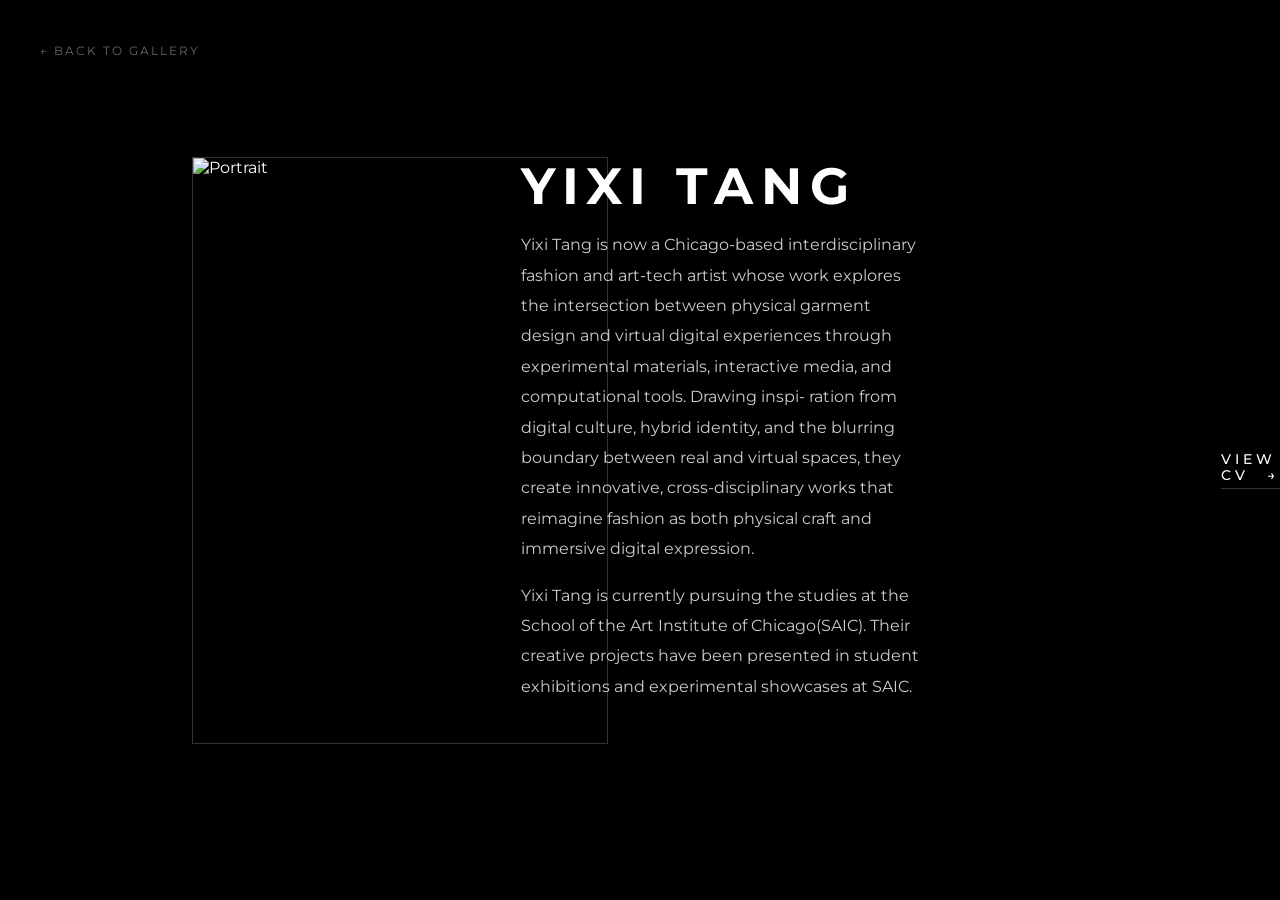
==== about.html @ 3fcce853 "Add files via upload" ====
<!DOCTYPE html>
<html lang="en">
<head>
    <meta charset="UTF-8">
    <meta name="viewport" content="width=device-width, initial-scale=1.0">
    <title>About | Yixi Tang</title>
    <link href="https://fonts.googleapis.com/css2?family=Montserrat:wght@300;400;700&display=swap" rel="stylesheet">
    <style>
        body {
            background-color: #000;
            color: #fff;
            font-family: 'Montserrat', sans-serif;
            margin: 0;
            display: flex;
            justify-content: center;
            align-items: center;
            min-height: 100vh;
            overflow-x: hidden;
        }


        /* --- NAVIGATION --- */
        .nav-back {
            position: absolute;
            top: 40px;
            left: 40px;
        }

        .nav-back a {
            color: #666;
            text-decoration: none;
            text-transform: uppercase;
            font-size: 0.75rem;
            letter-spacing: 2px;
            transition: 0.3s;
        }

        .nav-back a:hover { color: #fff; }

        /* --- BIO CONTENT --- */
       /* 3. LAYOUT CONTAINER */
    /* 3. LAYOUT CONTAINER */
/* 3. LAYOUT CONTAINER */
/* 3. LAYOUT CONTAINER */
/* 3. LAYOUT CONTAINER */
.container {
    display: flex !important;
    flex-direction: row !important;
    align-items: center !important;
    width: 100% !important;
    max-width: none !important;
    padding-left: 15%; /* Moves the photo from the left edge */
    gap: 0 !important; /* We set gap to 0 so the margin does the work */
}

.bio-image {
    /* 1. LOCK THE SIZE HERE */
    /* Adjust 'height' to make the box larger or smaller on your screen */
    height: 65vh; 
    aspect-ratio: 3508 / 4961;
    
    flex-shrink: 0 !important;
    border: 1px solid #333;
    overflow: hidden;
}

.bio-image img {
    width: 100%;
    height: 100%;
    object-fit: cover; /* Keeps the photo from stretching */
}

.bio-text {
    width: 400px !important; 
    flex-shrink: 0 !important;

    /* 2. ADJUST THIS TO MOVE THE TEXT */
    /* This pushes the text away from the photo */
    transform: translateX(-300px) !important;
}
h1 {
    font-size: 3.2rem;
    text-transform: uppercase;
    letter-spacing: 8px;
    margin: 0 0 10px 0;
    line-height: 1.1;
}
.description {
    line-height: 1.8;
    font-size: 0.95rem;
    color: #bbb;
    margin-bottom: 40px;
}
    

        h2 {
            font-size: 1rem;
            color: #888;
            text-transform: uppercase;
            letter-spacing: 3px;
            margin-bottom: 40px;
            font-weight: 400;
        }

        .description {
            line-height: 1.9;
            font-size: 1rem;
            color: #ccc;
            margin-bottom: 40px;
        }

        .contact-link {
            color: #fff;
            text-decoration: none;
            border-bottom: 1px solid #fff;
            padding-bottom: 5px;
            align-self: flex-start;
            font-size: 0.9rem;
            transition: 0.3s;
        }

        .contact-link:hover { opacity: 0.6; }

        /* Mobile Adjustments */
        @media (max-width: 768px) {
            .container { grid-template-columns: 1fr; gap: 40px; }
            h1 { font-size: 2.5rem; }
            .nav-back { top: 20px; left: 20px; }
        }

        .cv-link {
    display: inline-block;
    margin-top: 40px; /* Space above the link */
    font-family: 'Montserrat', sans-serif;
    font-size: 0.85rem;
    font-weight: 500;
    text-transform: uppercase;
    letter-spacing: 4px;
    color: #ffffff;
    text-decoration: none;
    transition: all 0.3s ease;
    border-bottom: 1px solid rgba(255, 255, 255, 0.2);
    padding-bottom: 5px;
}

.cv-link .arrow {
    display: inline-block;
    margin-left: 10px;
    transition: transform 0.3s ease;
}

/* Hover Effect: The underline gets brighter and the arrow moves */
.cv-link:hover {
    color: #fff;
    border-bottom: 1px solid rgba(255, 255, 255, 1);
}

.cv-link:hover .arrow {
    transform: translateX(8px); /* The arrow slides right */
}
    </style>
</head>
<body>

    <nav class="nav-back">
        <a href="index.html">← Back to Gallery</a>
    </nav>

        <div class="container">
    <div class="inner-wrap"> <div class="bio-text">
            </div>

        <div class="bio-image">
            <img src="myphoto.jpg" alt="Portrait">
        </div>
    </div>
</div>
</div>
        </div>

        <div class="bio-text">
            <h1>Yixi Tang</h1>
            <!-- <h2>Creative Developer & Designer</h2> -->
            
            <div class="description">
                <p>Yixi Tang is now a Chicago-based interdisciplinary fashion and art-tech artist whose work explores the intersection between physical garment design and virtual digital experiences through experimental materials, interactive media, and computational tools. Drawing inspi-
                    ration from digital culture, hybrid identity, and the blurring boundary between real and virtual spaces, they create innovative, cross-disciplinary works that reimagine fashion as both physical craft and immersive digital expression.</p>
                
                <p>Yixi Tang is currently pursuing the studies at the School of the Art Institute of Chicago(SAIC). Their creative projects have been presented in student exhibitions and experimental showcases at SAIC.</p>
            </div>
        </div>
    </div>
</div>

    <a href="cv.png" target="_blank" class="cv-link">
        VIEW CV <span class="arrow">→</span>
    </a>

</body>
</html>
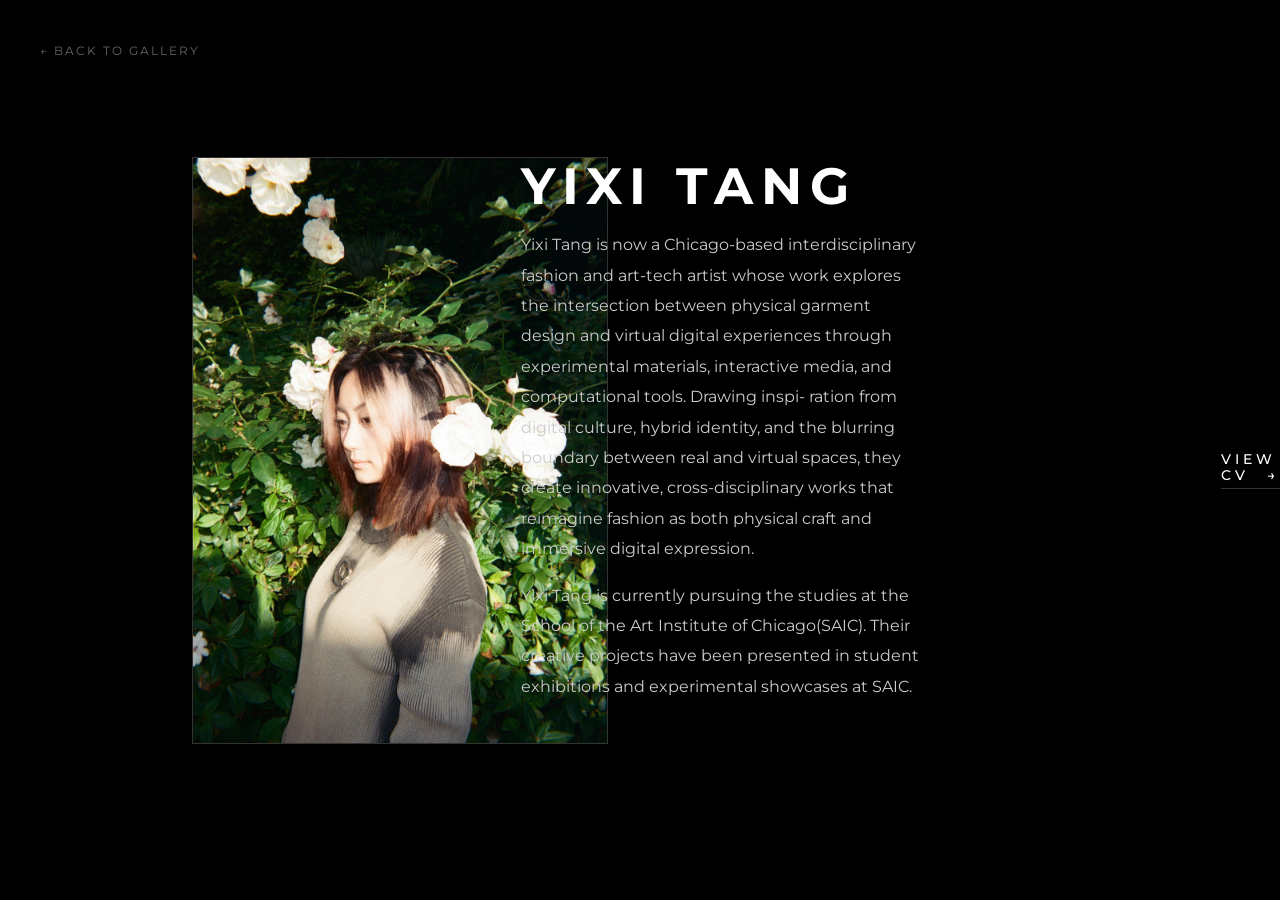
==== commit d323d4f3: "Add files via upload" ====
--- a/about.html
+++ b/about.html
@@ -171,7 +171,7 @@
             </div>
 
         <div class="bio-image">
-            <img src="myphoto.jpg" alt="Portrait">
+            <img src="myphoto.JPG" alt="Portrait">
         </div>
     </div>
 </div>
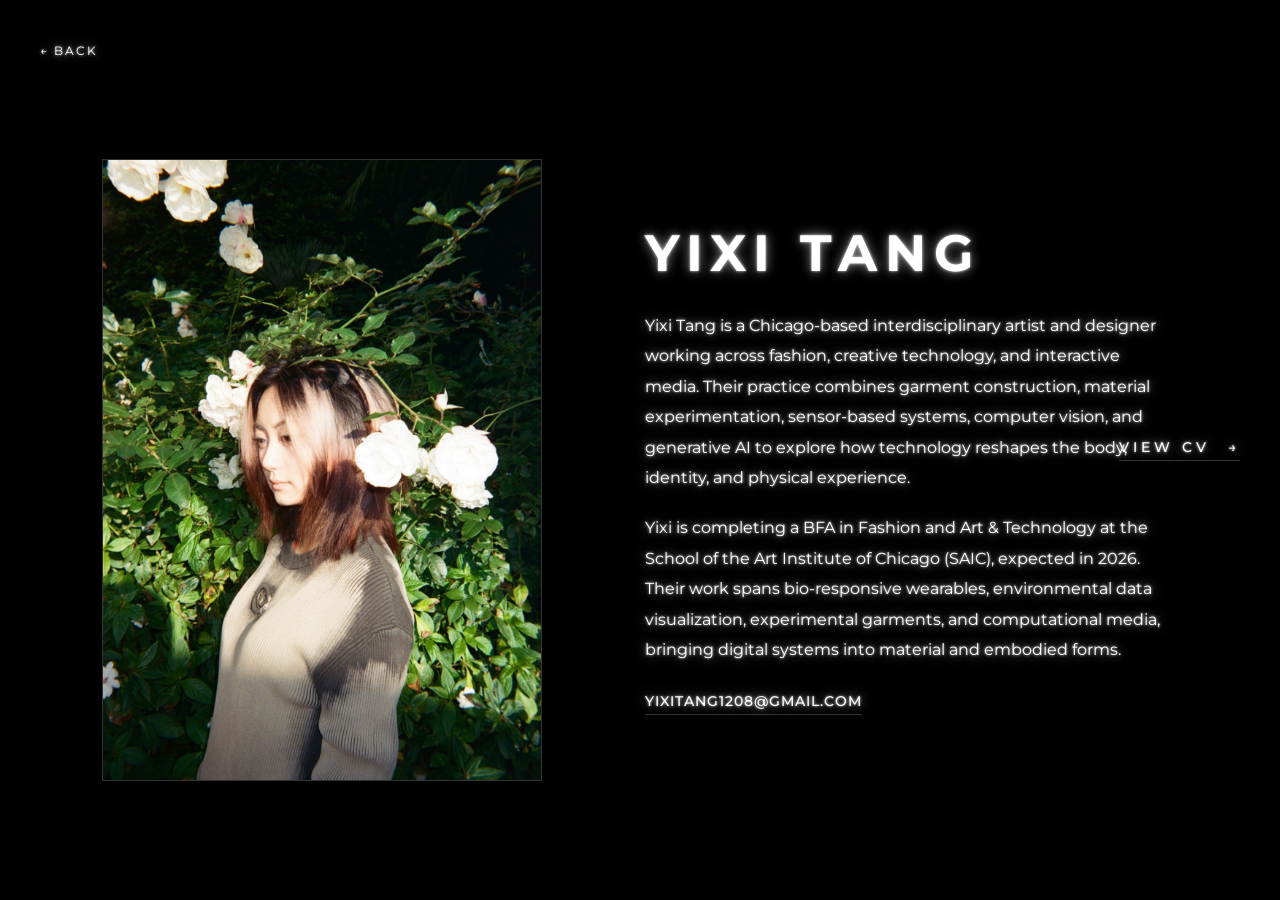
==== commit f1798571: "Move website files to root" ====
--- a/about.html
+++ b/about.html
@@ -1,200 +1,165 @@
-<!DOCTYPE html>
+<!doctype html>
 <html lang="en">
 <head>
-    <meta charset="UTF-8">
-    <meta name="viewport" content="width=device-width, initial-scale=1.0">
-    <title>About | Yixi Tang</title>
-    <link href="https://fonts.googleapis.com/css2?family=Montserrat:wght@300;400;700&display=swap" rel="stylesheet">
+    <meta charset="utf-8">
+    <meta name="viewport" content="width=device-width, initial-scale=1">
+    <meta name="description" content="About interdisciplinary fashion and art-tech artist Yixi Tang.">
+    <title>About — Yixi Tang</title>
+    <link rel="preconnect" href="https://fonts.googleapis.com">
+    <link rel="preconnect" href="https://fonts.gstatic.com" crossorigin>
+    <link href="https://fonts.googleapis.com/css2?family=Montserrat:wght@300;400;500;700&display=swap" rel="stylesheet">
     <style>
+        * { box-sizing: border-box; }
+        html { color-scheme: dark; }
         body {
-            background-color: #000;
+            min-height: 100vh;
+            margin: 0;
+            background: #000;
             color: #fff;
-            font-family: 'Montserrat', sans-serif;
-            margin: 0;
-            display: flex;
-            justify-content: center;
-            align-items: center;
-            min-height: 100vh;
-            overflow-x: hidden;
+            font-family: "Montserrat", sans-serif;
+            text-shadow: 0 0 3px rgb(255 255 255 / 85%), 0 0 12px rgb(255 255 255 / 58%);
         }
-
-
-        /* --- NAVIGATION --- */
         .nav-back {
             position: absolute;
             top: 40px;
             left: 40px;
+            z-index: 1;
         }
-
         .nav-back a {
-            color: #666;
+            color: #fff;
+            font-size: 0.75rem;
+            letter-spacing: 2px;
             text-decoration: none;
             text-transform: uppercase;
-            font-size: 0.75rem;
-            letter-spacing: 2px;
-            transition: 0.3s;
+            transition: color 0.3s ease;
+            user-select: none;
+            -webkit-user-select: none;
+            -webkit-tap-highlight-color: transparent;
         }
-
-        .nav-back a:hover { color: #fff; }
-
-        /* --- BIO CONTENT --- */
-       /* 3. LAYOUT CONTAINER */
-    /* 3. LAYOUT CONTAINER */
-/* 3. LAYOUT CONTAINER */
-/* 3. LAYOUT CONTAINER */
-/* 3. LAYOUT CONTAINER */
-.container {
-    display: flex !important;
-    flex-direction: row !important;
-    align-items: center !important;
-    width: 100% !important;
-    max-width: none !important;
-    padding-left: 15%; /* Moves the photo from the left edge */
-    gap: 0 !important; /* We set gap to 0 so the margin does the work */
-}
-
-.bio-image {
-    /* 1. LOCK THE SIZE HERE */
-    /* Adjust 'height' to make the box larger or smaller on your screen */
-    height: 65vh; 
-    aspect-ratio: 3508 / 4961;
-    
-    flex-shrink: 0 !important;
-    border: 1px solid #333;
-    overflow: hidden;
-}
-
-.bio-image img {
-    width: 100%;
-    height: 100%;
-    object-fit: cover; /* Keeps the photo from stretching */
-}
-
-.bio-text {
-    width: 400px !important; 
-    flex-shrink: 0 !important;
-
-    /* 2. ADJUST THIS TO MOVE THE TEXT */
-    /* This pushes the text away from the photo */
-    transform: translateX(-300px) !important;
-}
-h1 {
-    font-size: 3.2rem;
-    text-transform: uppercase;
-    letter-spacing: 8px;
-    margin: 0 0 10px 0;
-    line-height: 1.1;
-}
-.description {
-    line-height: 1.8;
-    font-size: 0.95rem;
-    color: #bbb;
-    margin-bottom: 40px;
-}
-    
-
-        h2 {
+        .nav-back a:hover,
+        .nav-back a:focus-visible { color: #fff; }
+        main {
+            display: flex;
+            align-items: center;
+            justify-content: center;
+            min-height: 100vh;
+            padding: 110px 8% 70px;
+        }
+        .bio {
+            display: grid;
+            grid-template-columns: minmax(240px, 440px) minmax(280px, 520px);
+            align-items: center;
+            gap: clamp(40px, 8vw, 120px);
+            width: min(100%, 1160px);
+        }
+        .bio-image {
+            overflow: hidden;
+            aspect-ratio: 3508 / 4961;
+            border: 1px solid #333;
+        }
+        .bio-image img {
+            display: block;
+            width: 100%;
+            height: 100%;
+            object-fit: cover;
+        }
+        h1 {
+            margin: 0 0 30px;
+            font-size: clamp(2.4rem, 6vw, 3.2rem);
+            line-height: 1.1;
+            letter-spacing: clamp(4px, 1vw, 8px);
+            text-transform: uppercase;
+        }
+        .description {
+            color: #fff;
             font-size: 1rem;
-            color: #888;
+            line-height: 1.9;
+        }
+        .description p { margin: 0 0 1.25rem; }
+        .cv-link {
+            position: fixed;
+            top: 50%;
+            right: 40px;
+            z-index: 2;
+            display: inline-block;
+            margin: 0;
+            padding-bottom: 5px;
+            border-bottom: 1px solid rgb(255 255 255 / 20%);
+            color: #fff;
+            font-size: 0.85rem;
+            font-weight: 500;
+            letter-spacing: 4px;
+            text-decoration: none;
             text-transform: uppercase;
-            letter-spacing: 3px;
-            margin-bottom: 40px;
-            font-weight: 400;
+            transition: border-color 0.3s ease;
+            user-select: none;
+            -webkit-user-select: none;
+            -webkit-tap-highlight-color: transparent;
+            transform: translateY(-50%);
         }
-
-        .description {
-            line-height: 1.9;
-            font-size: 1rem;
-            color: #ccc;
-            margin-bottom: 40px;
+        .cv-link .arrow {
+            display: inline-block;
+            margin-left: 10px;
+            transition: transform 0.3s ease;
         }
-
-        .contact-link {
+        .cv-link:hover,
+        .cv-link:focus-visible { border-color: #fff; }
+        .cv-link:hover .arrow,
+        .cv-link:focus-visible .arrow { transform: translateX(8px); }
+        .email-link {
+            display: block;
+            width: fit-content;
+            margin-top: 28px;
+            padding-bottom: 5px;
             color: #fff;
+            font-size: 0.85rem;
+            font-weight: 500;
+            letter-spacing: 1px;
             text-decoration: none;
-            border-bottom: 1px solid #fff;
-            padding-bottom: 5px;
-            align-self: flex-start;
-            font-size: 0.9rem;
-            transition: 0.3s;
+            text-transform: uppercase;
+            border-bottom: 1px solid rgb(255 255 255 / 20%);
+            transition: border-color 0.3s ease;
+            user-select: none;
+            -webkit-user-select: none;
+            -webkit-tap-highlight-color: transparent;
         }
-
-        .contact-link:hover { opacity: 0.6; }
-
-        /* Mobile Adjustments */
+        .email-link:hover,
+        .email-link:focus-visible { border-color: #fff; }
         @media (max-width: 768px) {
-            .container { grid-template-columns: 1fr; gap: 40px; }
-            h1 { font-size: 2.5rem; }
             .nav-back { top: 20px; left: 20px; }
+            main { padding: 80px 20px 50px; }
+            .bio { grid-template-columns: 1fr; gap: 40px; }
+            .bio-image { width: min(100%, 440px); }
+            .cv-link {
+                position: static;
+                margin-top: 24px;
+                transform: none;
+            }
         }
-
-        .cv-link {
-    display: inline-block;
-    margin-top: 40px; /* Space above the link */
-    font-family: 'Montserrat', sans-serif;
-    font-size: 0.85rem;
-    font-weight: 500;
-    text-transform: uppercase;
-    letter-spacing: 4px;
-    color: #ffffff;
-    text-decoration: none;
-    transition: all 0.3s ease;
-    border-bottom: 1px solid rgba(255, 255, 255, 0.2);
-    padding-bottom: 5px;
-}
-
-.cv-link .arrow {
-    display: inline-block;
-    margin-left: 10px;
-    transition: transform 0.3s ease;
-}
-
-/* Hover Effect: The underline gets brighter and the arrow moves */
-.cv-link:hover {
-    color: #fff;
-    border-bottom: 1px solid rgba(255, 255, 255, 1);
-}
-
-.cv-link:hover .arrow {
-    transform: translateX(8px); /* The arrow slides right */
-}
     </style>
 </head>
 <body>
-
-    <nav class="nav-back">
-        <a href="index.html">← Back to Gallery</a>
+    <nav class="nav-back" aria-label="Back navigation">
+        <a href="index.html">← Back</a>
     </nav>
 
-        <div class="container">
-    <div class="inner-wrap"> <div class="bio-text">
+    <main>
+        <article class="bio">
+            <div class="bio-image">
+                <img src="optimized/detail/myphoto.jpg" alt="Portrait of Yixi Tang" decoding="async">
             </div>
-
-        <div class="bio-image">
-            <img src="myphoto.JPG" alt="Portrait">
-        </div>
-    </div>
-</div>
-</div>
-        </div>
-
-        <div class="bio-text">
-            <h1>Yixi Tang</h1>
-            <!-- <h2>Creative Developer & Designer</h2> -->
-            
-            <div class="description">
-                <p>Yixi Tang is now a Chicago-based interdisciplinary fashion and art-tech artist whose work explores the intersection between physical garment design and virtual digital experiences through experimental materials, interactive media, and computational tools. Drawing inspi-
-                    ration from digital culture, hybrid identity, and the blurring boundary between real and virtual spaces, they create innovative, cross-disciplinary works that reimagine fashion as both physical craft and immersive digital expression.</p>
-                
-                <p>Yixi Tang is currently pursuing the studies at the School of the Art Institute of Chicago(SAIC). Their creative projects have been presented in student exhibitions and experimental showcases at SAIC.</p>
+            <div class="bio-text">
+                <h1>Yixi Tang</h1>
+                <div class="description">
+                    <p>Yixi Tang is a Chicago-based interdisciplinary artist and designer working across fashion, creative technology, and interactive media. Their practice combines garment construction, material experimentation, sensor-based systems, computer vision, and generative AI to explore how technology reshapes the body, identity, and physical experience.</p>
+                    <p>Yixi is completing a BFA in Fashion and Art &amp; Technology at the School of the Art Institute of Chicago (SAIC), expected in 2026. Their work spans bio-responsive wearables, environmental data visualization, experimental garments, and computational media, bringing digital systems into material and embodied forms.</p>
+                </div>
+                <a href="cv.png" target="_blank" rel="noopener" class="cv-link">
+                    View CV <span class="arrow" aria-hidden="true">→</span>
+                </a>
+                <a class="email-link" href="mailto:yixitang1208@gmail.com">yixitang1208@gmail.com</a>
             </div>
-        </div>
-    </div>
-</div>
-
-    <a href="cv.png" target="_blank" class="cv-link">
-        VIEW CV <span class="arrow">→</span>
-    </a>
-
+        </article>
+    </main>
 </body>
-</html>+</html>
